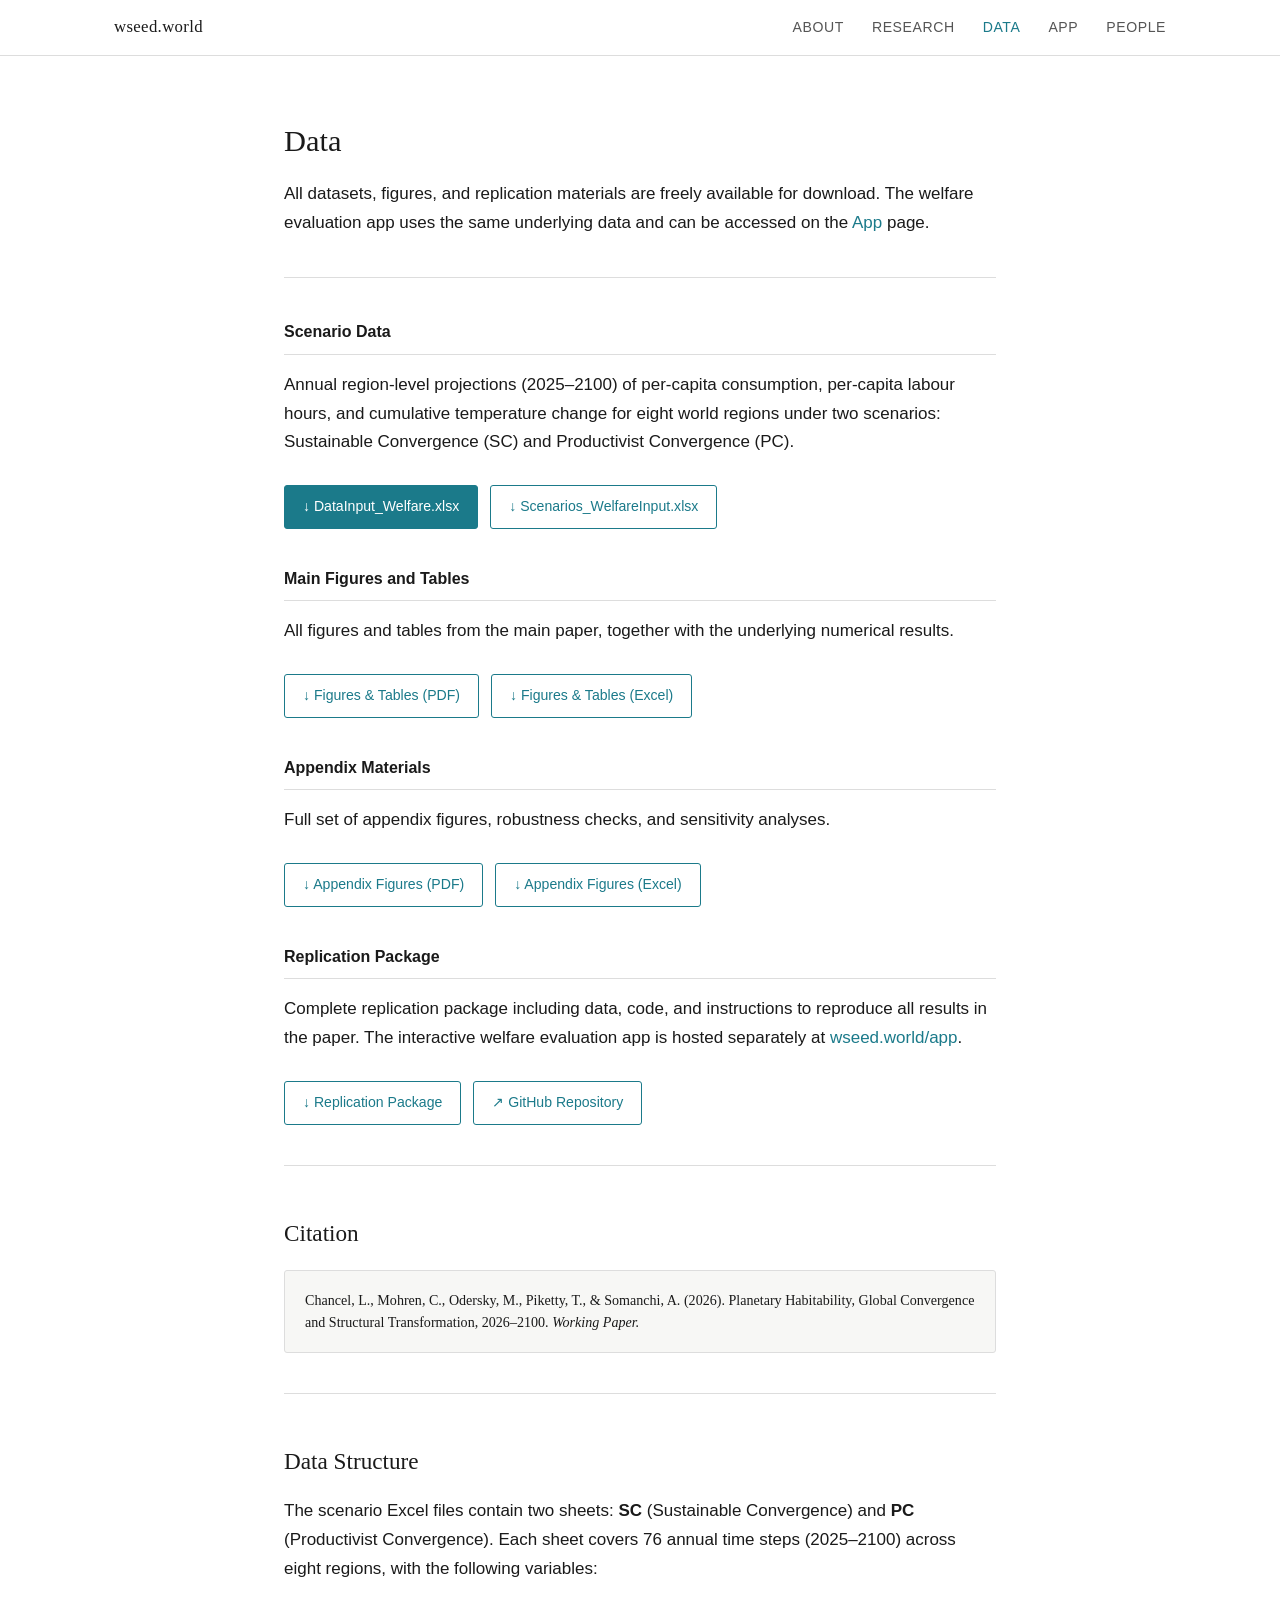
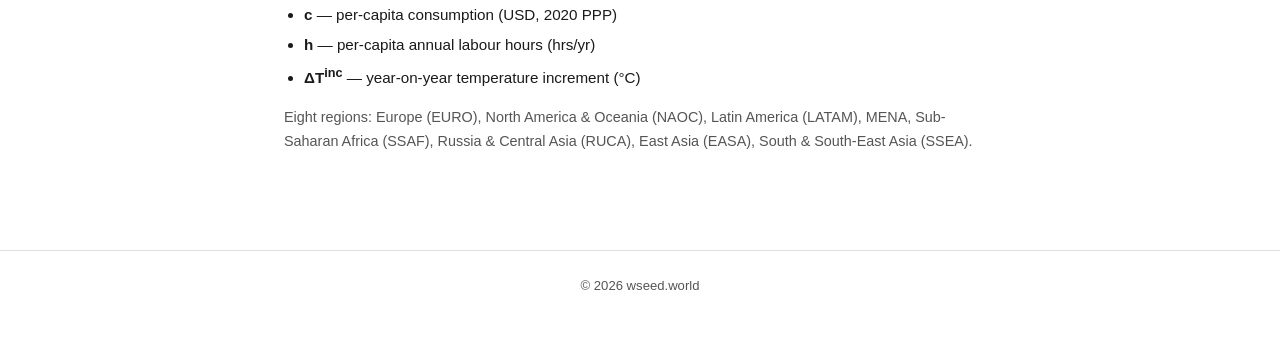
==== data.html @ 44134b2a "Initial website build for wseed.world - 5-page static site: index, research, data, app, people - Cle" ====
<!DOCTYPE html>
<html lang="en">
<head>
  <meta charset="UTF-8" />
  <meta name="viewport" content="width=device-width, initial-scale=1.0" />
  <title>Data — wseed.world</title>
  <meta name="description" content="Data and replication materials for the WSEED project." />
  <link rel="stylesheet" href="css/style.css" />
</head>
<body>

<div id="progress-bar"></div>

<nav>
  <div class="nav-inner">
    <a class="nav-logo" href="index.html">wseed.world</a>
    <button class="nav-toggle" aria-label="Toggle menu" aria-expanded="false">
      <span></span><span></span><span></span>
    </button>
    <ul class="nav-links">
      <li><a href="index.html">About</a></li>
      <li><a href="research.html">Research</a></li>
      <li><a href="data.html">Data</a></li>
      <li><a href="app.html">App</a></li>
      <li><a href="people.html">People</a></li>
    </ul>
  </div>
</nav>

<main>
  <h1 style="font-family:var(--font-serif); font-weight:normal; font-size:1.9rem; margin-bottom:12px;">Data</h1>
  <p>
    All datasets, figures, and replication materials are freely available for download.
    The welfare evaluation app uses the same underlying data and can be accessed on the <a href="app.html">App</a> page.
  </p>

  <hr />

  <div class="data-section">
    <h3>Scenario Data</h3>
    <p>
      Annual region-level projections (2025&ndash;2100) of per-capita consumption, per-capita labour hours,
      and cumulative temperature change for eight world regions under two scenarios: Sustainable Convergence (SC)
      and Productivist Convergence (PC).
    </p>
    <div class="downloads">
      <!-- Update href when file is hosted -->
      <a class="btn btn-primary" href="#">&#8595; DataInput_Welfare.xlsx</a>
      <a class="btn" href="#">&#8595; Scenarios_WelfareInput.xlsx</a>
    </div>
  </div>

  <div class="data-section">
    <h3>Main Figures and Tables</h3>
    <p>
      All figures and tables from the main paper, together with the underlying numerical results.
    </p>
    <div class="downloads">
      <a class="btn" href="#">&#8595; Figures &amp; Tables (PDF)</a>
      <a class="btn" href="#">&#8595; Figures &amp; Tables (Excel)</a>
    </div>
  </div>

  <div class="data-section">
    <h3>Appendix Materials</h3>
    <p>
      Full set of appendix figures, robustness checks, and sensitivity analyses.
    </p>
    <div class="downloads">
      <a class="btn" href="#">&#8595; Appendix Figures (PDF)</a>
      <a class="btn" href="#">&#8595; Appendix Figures (Excel)</a>
    </div>
  </div>

  <div class="data-section">
    <h3>Replication Package</h3>
    <p>
      Complete replication package including data, code, and instructions to reproduce all results in the paper.
      The interactive welfare evaluation app is hosted separately at <a href="app.html">wseed.world/app</a>.
    </p>
    <div class="downloads">
      <a class="btn" href="#">&#8595; Replication Package</a>
      <a class="btn" href="https://github.com" target="_blank" rel="noopener">&#8599; GitHub Repository</a>
    </div>
  </div>

  <hr />

  <h2>Citation</h2>
  <div class="citation-box">
    Chancel, L., Mohren, C., Odersky, M., Piketty, T., &amp; Somanchi, A. (2026).
    Planetary Habitability, Global Convergence and Structural Transformation, 2026&ndash;2100.
    <em>Working Paper.</em>
  </div>

  <hr />

  <h2>Data Structure</h2>
  <p>
    The scenario Excel files contain two sheets: <strong>SC</strong> (Sustainable Convergence) and
    <strong>PC</strong> (Productivist Convergence). Each sheet covers 76 annual time steps (2025&ndash;2100)
    across eight regions, with the following variables:
  </p>
  <ul style="padding-left:20px; font-size:0.95rem; line-height:2;">
    <li><strong>c</strong> &mdash; per-capita consumption (USD, 2020 PPP)</li>
    <li><strong>h</strong> &mdash; per-capita annual labour hours (hrs/yr)</li>
    <li><strong>&Delta;T<sup>inc</sup></strong> &mdash; year-on-year temperature increment (&deg;C)</li>
  </ul>
  <p style="margin-top:12px; font-size:0.9rem; color:var(--muted);">
    Eight regions: Europe (EURO), North America &amp; Oceania (NAOC), Latin America (LATAM),
    MENA, Sub-Saharan Africa (SSAF), Russia &amp; Central Asia (RUCA),
    East Asia (EASA), South &amp; South-East Asia (SSEA).
  </p>
</main>

<footer>
  <p>&copy; 2026 wseed.world</p>
</footer>

<script src="js/main.js"></script>
</body>
</html>
---- css/style.css ----
/* ============================================================
   wseed.world — Global stylesheet
   ============================================================ */

/* ── Reset & base ─────────────────────────────────────────── */
*, *::before, *::after { box-sizing: border-box; margin: 0; padding: 0; }

:root {
  --accent:      #1B7A8A;
  --accent-dark: #145f6d;
  --text:        #1a1a1a;
  --muted:       #555;
  --border:      #ddd;
  --bg:          #ffffff;
  --bg-alt:      #f7f7f5;
  --nav-height:  56px;
  --max-w:       760px;
  --font-serif:  'Georgia', 'Times New Roman', serif;
  --font-sans:   'Helvetica Neue', Arial, sans-serif;
}

html { scroll-behavior: smooth; }

body {
  font-family: var(--font-sans);
  font-size: 17px;
  line-height: 1.7;
  color: var(--text);
  background: var(--bg);
}

a { color: var(--accent); text-decoration: none; }
a:hover { text-decoration: underline; }

img { max-width: 100%; display: block; }

/* ── Scroll progress bar ──────────────────────────────────── */
#progress-bar {
  position: fixed;
  top: 0; left: 0;
  height: 3px;
  width: 0%;
  background: var(--accent);
  z-index: 1000;
  transition: width 0.1s linear;
}

/* ── Navigation ───────────────────────────────────────────── */
nav {
  position: sticky;
  top: 0;
  background: var(--bg);
  border-bottom: 1px solid var(--border);
  z-index: 999;
  height: var(--nav-height);
}

.nav-inner {
  max-width: 1100px;
  margin: 0 auto;
  padding: 0 24px;
  height: 100%;
  display: flex;
  align-items: center;
  justify-content: space-between;
}

.nav-logo {
  font-family: var(--font-serif);
  font-size: 1.05rem;
  font-weight: normal;
  color: var(--text);
  letter-spacing: 0.02em;
}
.nav-logo:hover { text-decoration: none; color: var(--accent); }

.nav-links {
  display: flex;
  gap: 28px;
  list-style: none;
}

.nav-links a {
  font-size: 0.88rem;
  color: var(--muted);
  letter-spacing: 0.04em;
  text-transform: uppercase;
}
.nav-links a:hover,
.nav-links a.active { color: var(--accent); text-decoration: none; }

/* hamburger */
.nav-toggle {
  display: none;
  flex-direction: column;
  gap: 5px;
  background: none;
  border: none;
  cursor: pointer;
  padding: 4px;
}
.nav-toggle span {
  display: block;
  width: 22px;
  height: 2px;
  background: var(--text);
  transition: all 0.2s;
}

/* ── Page layout ──────────────────────────────────────────── */
main {
  max-width: var(--max-w);
  margin: 0 auto;
  padding: 60px 24px 80px;
}

/* ── Hero (homepage only) ─────────────────────────────────── */
.hero {
  margin-bottom: 48px;
}

.hero-img {
  width: 100%;
  max-height: 340px;
  object-fit: cover;
  border-radius: 2px;
  margin-bottom: 36px;
}

.hero h1 {
  font-family: var(--font-serif);
  font-size: 1.9rem;
  font-weight: normal;
  line-height: 1.35;
  margin-bottom: 16px;
  color: var(--text);
}

.hero .subtitle {
  font-size: 0.95rem;
  color: var(--muted);
  margin-bottom: 24px;
}

/* ── Section headings ─────────────────────────────────────── */
h2 {
  font-family: var(--font-serif);
  font-size: 1.45rem;
  font-weight: normal;
  margin: 48px 0 16px;
  color: var(--text);
}

h3 {
  font-size: 1rem;
  font-weight: 600;
  margin: 32px 0 8px;
  color: var(--text);
}

p { margin-bottom: 16px; }

/* ── Divider ──────────────────────────────────────────────── */
hr {
  border: none;
  border-top: 1px solid var(--border);
  margin: 40px 0;
}

/* ── Research page ────────────────────────────────────────── */
.paper-title {
  font-family: var(--font-serif);
  font-size: 1.5rem;
  font-weight: normal;
  line-height: 1.4;
  margin-bottom: 12px;
}

.paper-meta {
  font-size: 0.9rem;
  color: var(--muted);
  margin-bottom: 28px;
}

.paper-img {
  width: 100%;
  border: 1px solid var(--border);
  border-radius: 2px;
  margin: 28px 0;
}

.abstract {
  background: var(--bg-alt);
  border-left: 3px solid var(--accent);
  padding: 20px 24px;
  margin: 28px 0;
  font-size: 0.95rem;
  color: var(--text);
}

.abstract p:last-child { margin-bottom: 0; }

/* download buttons */
.downloads {
  display: flex;
  flex-wrap: wrap;
  gap: 12px;
  margin-top: 28px;
}

.btn {
  display: inline-flex;
  align-items: center;
  gap: 8px;
  padding: 9px 18px;
  border: 1px solid var(--accent);
  border-radius: 3px;
  font-size: 0.88rem;
  color: var(--accent);
  background: var(--bg);
  transition: background 0.15s, color 0.15s;
}
.btn:hover {
  background: var(--accent);
  color: #fff;
  text-decoration: none;
}
.btn-primary {
  background: var(--accent);
  color: #fff;
}
.btn-primary:hover {
  background: var(--accent-dark);
}

/* ── Data page ────────────────────────────────────────────── */
.data-section {
  margin-bottom: 36px;
}

.data-section h3 {
  margin-top: 0;
  border-bottom: 1px solid var(--border);
  padding-bottom: 8px;
  margin-bottom: 16px;
}

.citation-box {
  background: var(--bg-alt);
  border: 1px solid var(--border);
  border-radius: 3px;
  padding: 18px 20px;
  font-size: 0.88rem;
  font-family: var(--font-serif);
  color: var(--text);
  margin-top: 12px;
  line-height: 1.6;
}

/* ── App page ─────────────────────────────────────────────── */
.app-frame-wrapper {
  position: relative;
  width: 100%;
  padding-top: 75%;   /* 4:3 aspect ratio */
  border: 1px solid var(--border);
  border-radius: 3px;
  overflow: hidden;
  margin: 28px 0;
}

.app-frame-wrapper iframe {
  position: absolute;
  top: 0; left: 0;
  width: 100%;
  height: 100%;
  border: none;
}

.app-note {
  font-size: 0.88rem;
  color: var(--muted);
  margin-top: 8px;
}

/* ── People page ──────────────────────────────────────────── */
.person {
  display: flex;
  gap: 24px;
  align-items: flex-start;
  padding: 32px 0;
  border-bottom: 1px solid var(--border);
}

.person:first-of-type { padding-top: 0; }
.person:last-of-type  { border-bottom: none; }

.person-photo {
  width: 80px;
  height: 80px;
  border-radius: 50%;
  object-fit: cover;
  flex-shrink: 0;
  background: var(--bg-alt);
  border: 1px solid var(--border);
}

.person-photo-placeholder {
  width: 80px;
  height: 80px;
  border-radius: 50%;
  flex-shrink: 0;
  background: var(--bg-alt);
  border: 1px solid var(--border);
  display: flex;
  align-items: center;
  justify-content: center;
  font-size: 1.6rem;
  color: var(--border);
}

.person-info { flex: 1; }

.person-name {
  font-size: 1rem;
  font-weight: 600;
  margin-bottom: 4px;
}
.person-name a { color: var(--text); }
.person-name a:hover { color: var(--accent); text-decoration: none; }

.person-role {
  font-size: 0.9rem;
  color: var(--muted);
  margin-bottom: 6px;
}

.person-bio {
  font-size: 0.92rem;
  margin-bottom: 6px;
}

.person-email {
  font-size: 0.85rem;
  color: var(--muted);
}

/* ── Footer ───────────────────────────────────────────────── */
footer {
  border-top: 1px solid var(--border);
  padding: 24px;
  text-align: center;
  font-size: 0.82rem;
  color: var(--muted);
}

/* ── Responsive ───────────────────────────────────────────── */
@media (max-width: 640px) {
  .nav-links {
    display: none;
    flex-direction: column;
    gap: 0;
    position: absolute;
    top: var(--nav-height);
    left: 0; right: 0;
    background: var(--bg);
    border-bottom: 1px solid var(--border);
    padding: 8px 0;
  }
  .nav-links.open { display: flex; }
  .nav-links a {
    display: block;
    padding: 12px 24px;
  }
  .nav-toggle { display: flex; }

  nav { position: relative; }

  .hero h1 { font-size: 1.5rem; }

  .person { flex-direction: column; gap: 16px; }

  .downloads { flex-direction: column; }

  .app-frame-wrapper { padding-top: 120%; }
}
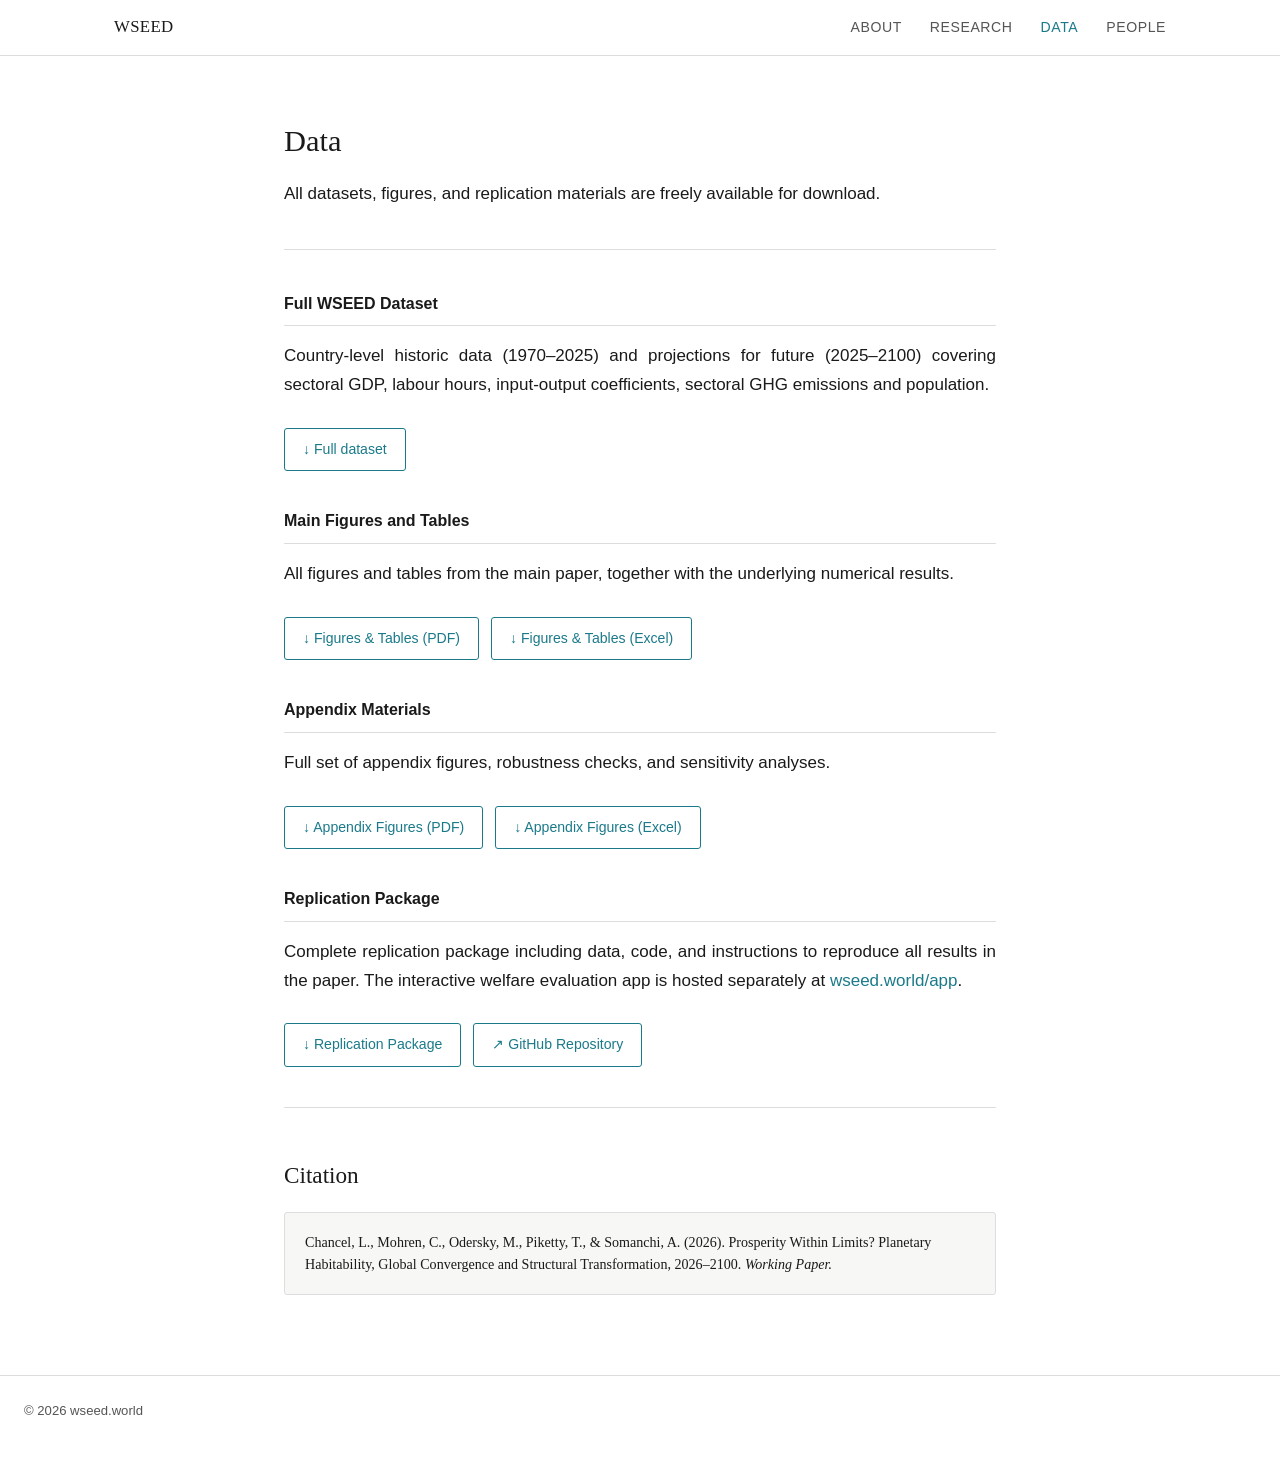
==== commit 00b2a37f: "Build WSEED website" ====
--- a/data.html
+++ b/data.html
@@ -13,7 +13,7 @@
 
 <nav>
   <div class="nav-inner">
-    <a class="nav-logo" href="index.html">wseed.world</a>
+    <a class="nav-logo" href="index.html">WSEED</a>
     <button class="nav-toggle" aria-label="Toggle menu" aria-expanded="false">
       <span></span><span></span><span></span>
     </button>
@@ -21,7 +21,6 @@
       <li><a href="index.html">About</a></li>
       <li><a href="research.html">Research</a></li>
       <li><a href="data.html">Data</a></li>
-      <li><a href="app.html">App</a></li>
       <li><a href="people.html">People</a></li>
     </ul>
   </div>
@@ -31,22 +30,18 @@
   <h1 style="font-family:var(--font-serif); font-weight:normal; font-size:1.9rem; margin-bottom:12px;">Data</h1>
   <p>
     All datasets, figures, and replication materials are freely available for download.
-    The welfare evaluation app uses the same underlying data and can be accessed on the <a href="app.html">App</a> page.
   </p>
 
   <hr />
 
   <div class="data-section">
-    <h3>Scenario Data</h3>
+    <h3>Full WSEED Dataset</h3>
     <p>
-      Annual region-level projections (2025&ndash;2100) of per-capita consumption, per-capita labour hours,
-      and cumulative temperature change for eight world regions under two scenarios: Sustainable Convergence (SC)
-      and Productivist Convergence (PC).
+      Country-level historic data (1970&ndash;2025) and projections for future (2025&ndash;2100) covering
+      sectoral GDP, labour hours, input-output coefficients, sectoral GHG emissions and population.
     </p>
     <div class="downloads">
-      <!-- Update href when file is hosted -->
-      <a class="btn btn-primary" href="#">&#8595; DataInput_Welfare.xlsx</a>
-      <a class="btn" href="#">&#8595; Scenarios_WelfareInput.xlsx</a>
+      <a class="btn" href="#">&#8595; Full dataset</a>
     </div>
   </div>
 
@@ -89,28 +84,10 @@
   <h2>Citation</h2>
   <div class="citation-box">
     Chancel, L., Mohren, C., Odersky, M., Piketty, T., &amp; Somanchi, A. (2026).
-    Planetary Habitability, Global Convergence and Structural Transformation, 2026&ndash;2100.
+    Prosperity Within Limits? Planetary Habitability, Global Convergence and Structural Transformation, 2026&ndash;2100.
     <em>Working Paper.</em>
   </div>
 
-  <hr />
-
-  <h2>Data Structure</h2>
-  <p>
-    The scenario Excel files contain two sheets: <strong>SC</strong> (Sustainable Convergence) and
-    <strong>PC</strong> (Productivist Convergence). Each sheet covers 76 annual time steps (2025&ndash;2100)
-    across eight regions, with the following variables:
-  </p>
-  <ul style="padding-left:20px; font-size:0.95rem; line-height:2;">
-    <li><strong>c</strong> &mdash; per-capita consumption (USD, 2020 PPP)</li>
-    <li><strong>h</strong> &mdash; per-capita annual labour hours (hrs/yr)</li>
-    <li><strong>&Delta;T<sup>inc</sup></strong> &mdash; year-on-year temperature increment (&deg;C)</li>
-  </ul>
-  <p style="margin-top:12px; font-size:0.9rem; color:var(--muted);">
-    Eight regions: Europe (EURO), North America &amp; Oceania (NAOC), Latin America (LATAM),
-    MENA, Sub-Saharan Africa (SSAF), Russia &amp; Central Asia (RUCA),
-    East Asia (EASA), South &amp; South-East Asia (SSEA).
-  </p>
 </main>
 
 <footer>
--- a/css/style.css
+++ b/css/style.css
@@ -121,8 +121,6 @@
 
 .hero-img {
   width: 100%;
-  max-height: 340px;
-  object-fit: cover;
   border-radius: 2px;
   margin-bottom: 36px;
 }
@@ -130,9 +128,9 @@
 .hero h1 {
   font-family: var(--font-serif);
   font-size: 1.9rem;
-  font-weight: normal;
+  font-weight: bold;
   line-height: 1.35;
-  margin-bottom: 16px;
+  margin-bottom: 8px;
   color: var(--text);
 }
 
@@ -140,6 +138,39 @@
   font-size: 0.95rem;
   color: var(--muted);
   margin-bottom: 24px;
+}
+
+.img-caption {
+  font-size: 0.78rem;
+  color: var(--muted);
+  margin-top: -28px;
+  margin-bottom: 28px;
+  text-align: left;
+  line-height: 1.5;
+}
+
+.wseed-label {
+  font-family: var(--font-serif);
+  font-size: 1.9rem;
+  font-weight: bold;
+  color: var(--accent);
+  margin-bottom: 14px;
+  text-align: center;
+  white-space: nowrap;
+  width: 100vw;
+  position: relative;
+  left: 50%;
+  transform: translateX(-50%);
+}
+
+.paper-subtitle {
+  font-family: var(--font-serif);
+  font-size: 1.05rem;
+  font-weight: normal;
+  color: var(--muted);
+  margin-top: -8px;
+  margin-bottom: 16px;
+  text-align: left;
 }
 
 /* ── Section headings ─────────────────────────────────────── */
@@ -158,7 +189,7 @@
   color: var(--text);
 }
 
-p { margin-bottom: 16px; }
+p { margin-bottom: 16px; text-align: justify; }
 
 /* ── Divider ──────────────────────────────────────────────── */
 hr {
@@ -342,6 +373,76 @@
 .person-email {
   font-size: 0.85rem;
   color: var(--muted);
+}
+
+/* ── Carousel ─────────────────────────────────────────────── */
+.carousel {
+  position: relative;
+  margin: 28px 0;
+  border: 1px solid var(--border);
+  border-radius: 3px;
+  background: var(--bg-alt);
+  overflow: hidden;
+}
+
+.carousel-track { width: 100%; }
+
+.carousel-slide         { display: none; }
+.carousel-slide.active  { display: block; }
+
+.carousel-slide img {
+  width: 100%;
+  height: auto;
+  display: block;
+}
+
+.carousel-btn {
+  position: absolute;
+  top: 50%;
+  transform: translateY(-50%);
+  width: 36px;
+  height: 36px;
+  border-radius: 50%;
+  border: 1px solid var(--border);
+  background: rgba(255,255,255,0.88);
+  color: var(--text);
+  font-size: 1rem;
+  cursor: pointer;
+  display: flex;
+  align-items: center;
+  justify-content: center;
+  z-index: 10;
+  transition: background 0.15s, color 0.15s;
+}
+.carousel-btn:hover { background: var(--accent); color: #fff; border-color: var(--accent); }
+.carousel-prev { left: 10px; }
+.carousel-next { right: 10px; }
+
+.carousel-footer {
+  display: flex;
+  align-items: center;
+  justify-content: center;
+  gap: 14px;
+  padding: 10px 0 12px;
+}
+
+.carousel-dots { display: flex; gap: 7px; }
+
+.carousel-dot {
+  width: 7px;
+  height: 7px;
+  border-radius: 50%;
+  background: var(--border);
+  cursor: pointer;
+  transition: background 0.2s;
+}
+.carousel-dot.active { background: var(--accent); }
+
+.carousel-counter {
+  font-size: 0.8rem;
+  color: var(--muted);
+  margin: 0;
+  text-align: left;
 }
 
 /* ── Footer ───────────────────────────────────────────────── */
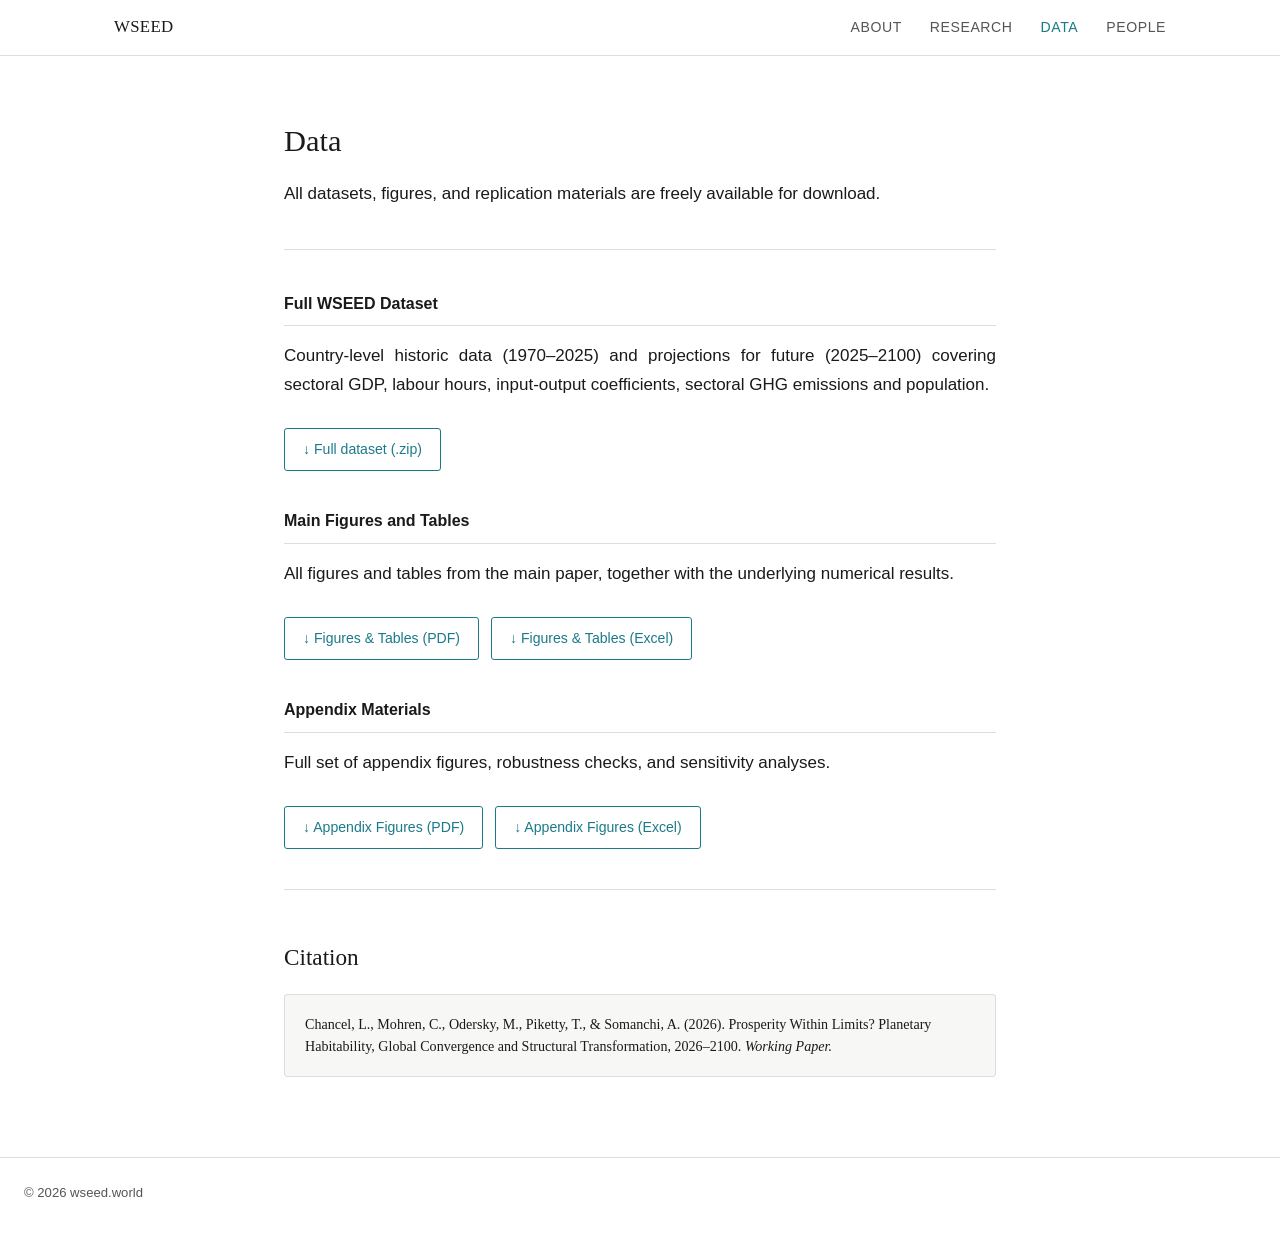
==== commit 125b4f9c: "fixed carousel size, wrapping on mobile page etc." ====
--- a/data.html
+++ b/data.html
@@ -41,7 +41,7 @@
       sectoral GDP, labour hours, input-output coefficients, sectoral GHG emissions and population.
     </p>
     <div class="downloads">
-      <a class="btn" href="#">&#8595; Full dataset</a>
+      <a class="btn" href="#">&#8595; Full dataset (.zip)</a>
     </div>
   </div>
 
@@ -67,18 +67,6 @@
     </div>
   </div>
 
-  <div class="data-section">
-    <h3>Replication Package</h3>
-    <p>
-      Complete replication package including data, code, and instructions to reproduce all results in the paper.
-      The interactive welfare evaluation app is hosted separately at <a href="app.html">wseed.world/app</a>.
-    </p>
-    <div class="downloads">
-      <a class="btn" href="#">&#8595; Replication Package</a>
-      <a class="btn" href="https://github.com" target="_blank" rel="noopener">&#8599; GitHub Repository</a>
-    </div>
-  </div>
-
   <hr />
 
   <h2>Citation</h2>
--- a/css/style.css
+++ b/css/style.css
@@ -385,14 +385,31 @@
   overflow: hidden;
 }
 
-.carousel-track { width: 100%; }
-
-.carousel-slide         { display: none; }
-.carousel-slide.active  { display: block; }
+.carousel-track {
+  position: relative;
+  width: 100%;
+  aspect-ratio: 3 / 2;
+  background: var(--bg-alt);
+}
+
+.carousel-slide {
+  position: absolute;
+  top: 0; left: 0;
+  width: 100%;
+  height: 100%;
+  display: none;
+  align-items: center;
+  justify-content: center;
+}
+
+.carousel-slide.active  { display: flex; }
 
 .carousel-slide img {
-  width: 100%;
+  max-width: 100%;
+  max-height: 100%;
+  width: auto;
   height: auto;
+  object-fit: contain;
   display: block;
 }
 
@@ -478,6 +495,8 @@
 
   .hero h1 { font-size: 1.5rem; }
 
+  .wseed-label { white-space: normal; font-size: 1.5rem; }
+
   .person { flex-direction: column; gap: 16px; }
 
   .downloads { flex-direction: column; }
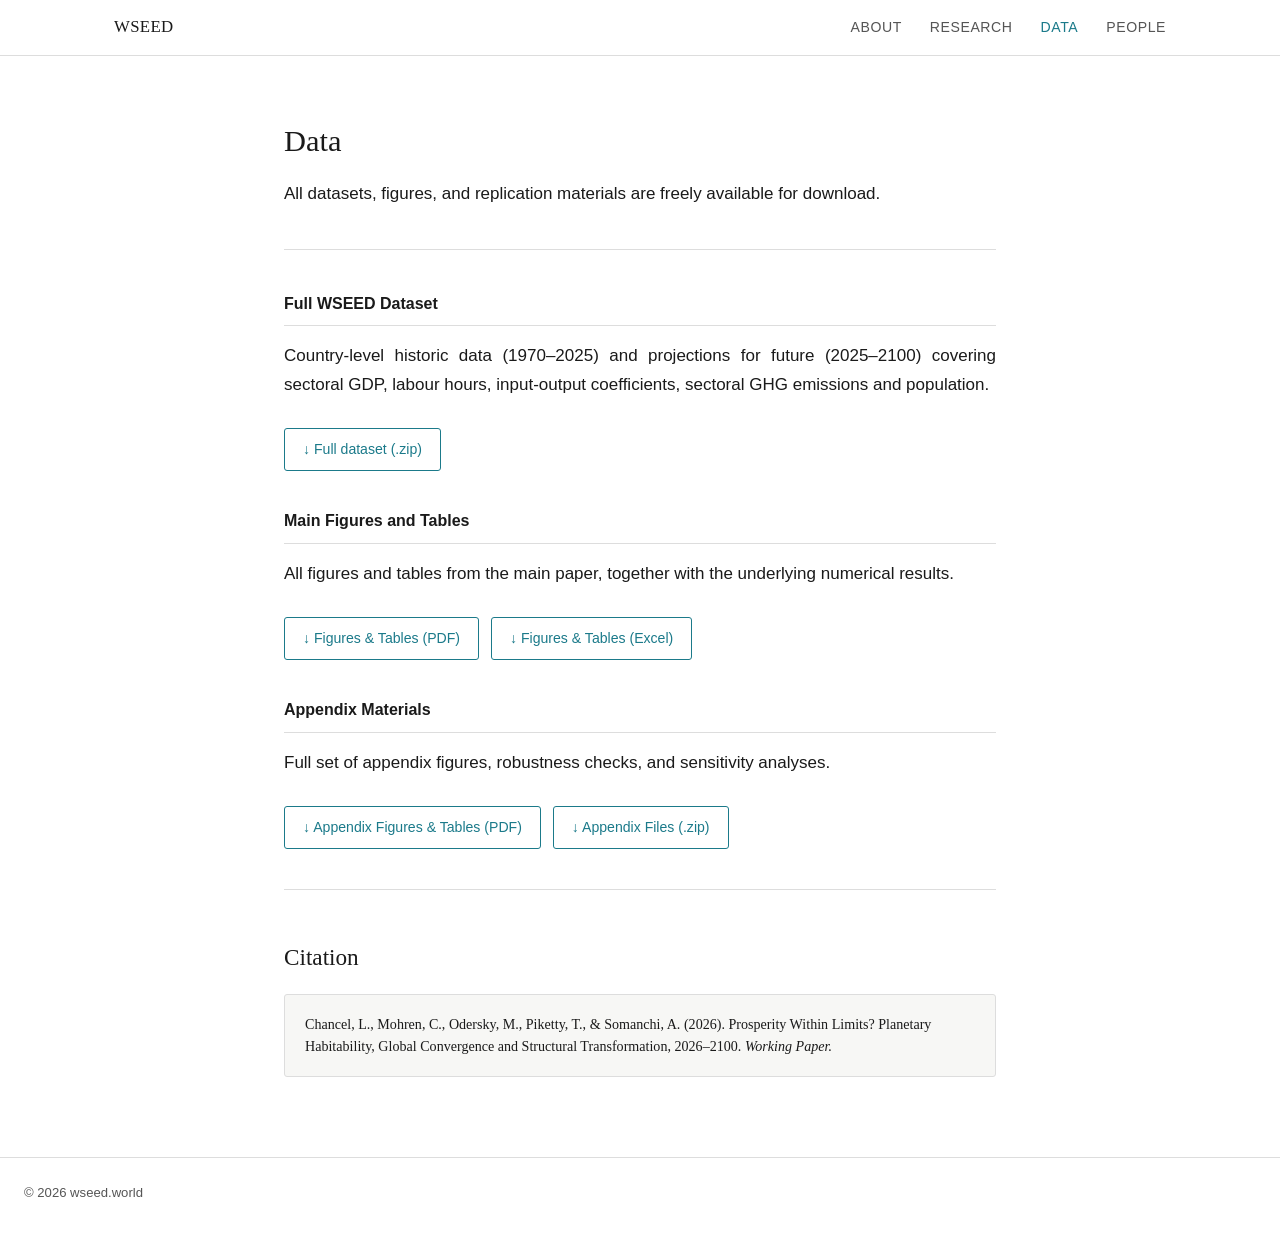
==== commit d3cc8016: "add download files and updated download buttons, added Dropbox links for .zip files" ====
--- a/data.html
+++ b/data.html
@@ -41,7 +41,7 @@
       sectoral GDP, labour hours, input-output coefficients, sectoral GHG emissions and population.
     </p>
     <div class="downloads">
-      <a class="btn" href="#">&#8595; Full dataset (.zip)</a>
+      <a class="btn" href="https://www.dropbox.com/scl/fi/8hmgpr0b2pud0dtnfu3ns/Chanceletal2026.zip?rlkey=ulevwc7lzj5nypfzyplifo9bz&dl=1" target="_blank" rel="noopener">&#8595; Full dataset (.zip)</a>
     </div>
   </div>
 
@@ -51,8 +51,8 @@
       All figures and tables from the main paper, together with the underlying numerical results.
     </p>
     <div class="downloads">
-      <a class="btn" href="#">&#8595; Figures &amp; Tables (PDF)</a>
-      <a class="btn" href="#">&#8595; Figures &amp; Tables (Excel)</a>
+      <a class="btn" href="downloads/wseed-figures-tables.pdf">&#8595; Figures &amp; Tables (PDF)</a>
+      <a class="btn" href="downloads/wseed-figures-tables.xlsx">&#8595; Figures &amp; Tables (Excel)</a>
     </div>
   </div>
 
@@ -62,8 +62,8 @@
       Full set of appendix figures, robustness checks, and sensitivity analyses.
     </p>
     <div class="downloads">
-      <a class="btn" href="#">&#8595; Appendix Figures (PDF)</a>
-      <a class="btn" href="#">&#8595; Appendix Figures (Excel)</a>
+      <a class="btn" href="downloads/wseed-appendix-figures-tables.pdf">&#8595; Appendix Figures &amp; Tables (PDF)</a>
+      <a class="btn" href="https://www.dropbox.com/scl/fi/viza4c28wg8j4vneqowfr/Chanceletal2026DataAppendix.zip?rlkey=irulo0kofou3h0gm9naej07py&dl=1" target="_blank" rel="noopener">&#8595; Appendix Files (.zip)</a>
     </div>
   </div>
 
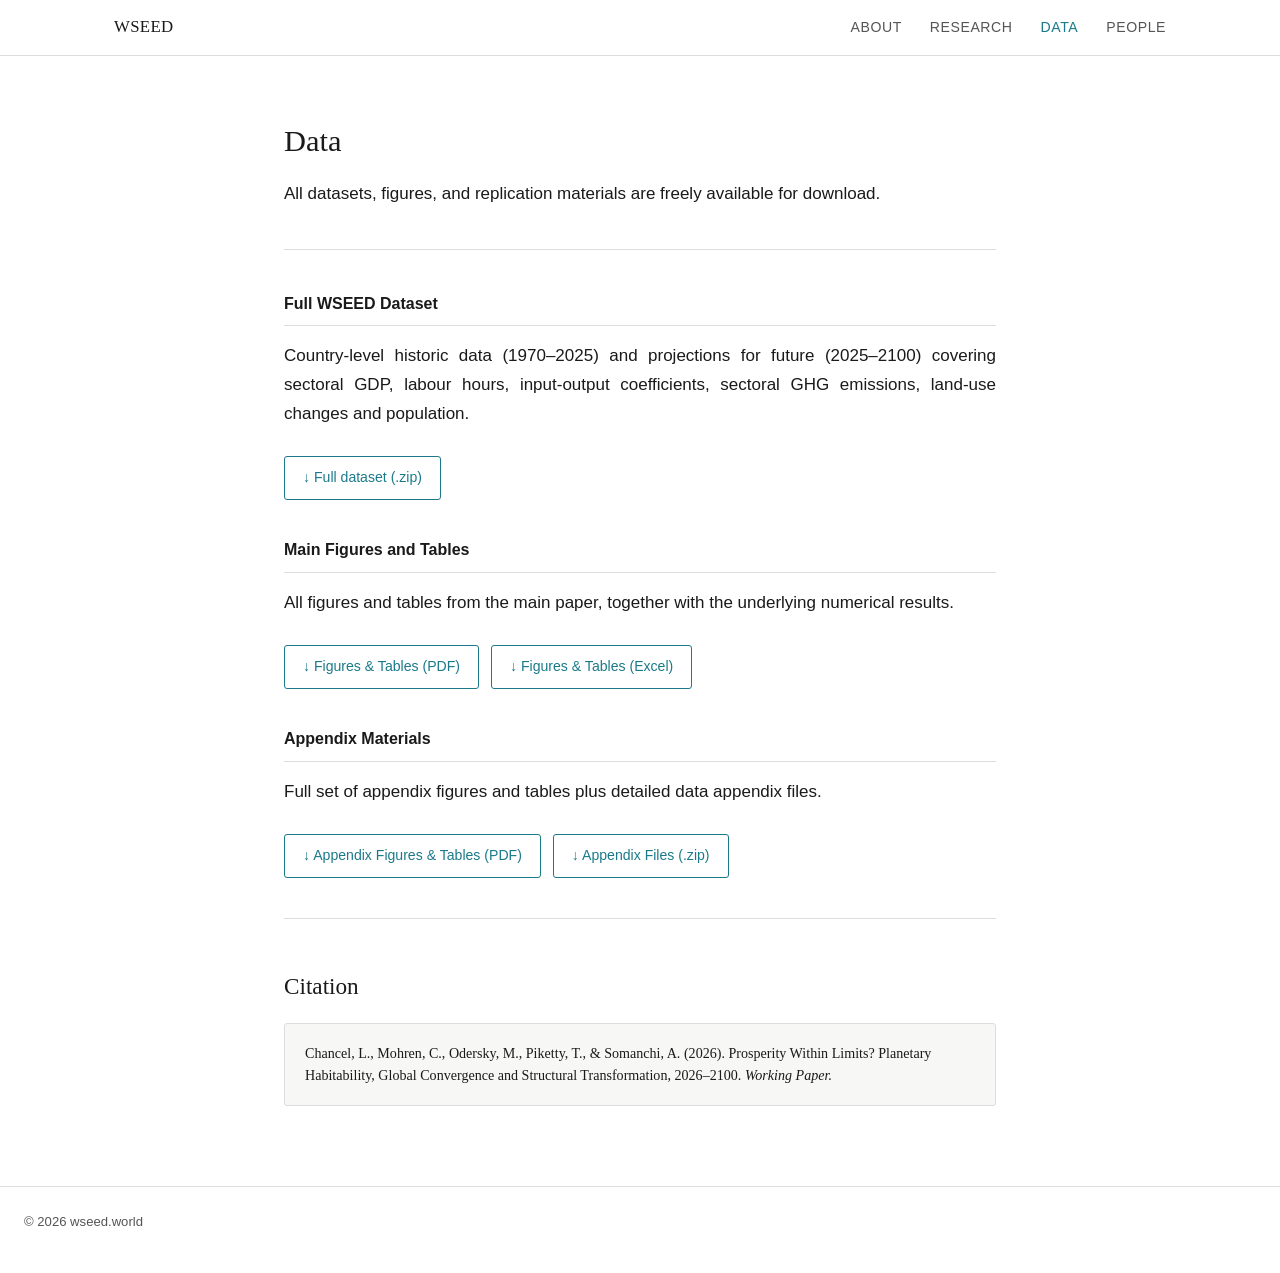
==== commit 0762e5a1: ""Content edits, people page styling, lightbox navigation, carousel fixes"" ====
--- a/data.html
+++ b/data.html
@@ -38,7 +38,7 @@
     <h3>Full WSEED Dataset</h3>
     <p>
       Country-level historic data (1970&ndash;2025) and projections for future (2025&ndash;2100) covering
-      sectoral GDP, labour hours, input-output coefficients, sectoral GHG emissions and population.
+      sectoral GDP, labour hours, input-output coefficients, sectoral GHG emissions, land-use changes and population.
     </p>
     <div class="downloads">
       <a class="btn" href="https://www.dropbox.com/scl/fi/8hmgpr0b2pud0dtnfu3ns/Chanceletal2026.zip?rlkey=ulevwc7lzj5nypfzyplifo9bz&dl=1" target="_blank" rel="noopener">&#8595; Full dataset (.zip)</a>
@@ -59,7 +59,7 @@
   <div class="data-section">
     <h3>Appendix Materials</h3>
     <p>
-      Full set of appendix figures, robustness checks, and sensitivity analyses.
+      Full set of appendix figures and tables plus detailed data appendix files.
     </p>
     <div class="downloads">
       <a class="btn" href="downloads/wseed-appendix-figures-tables.pdf">&#8595; Appendix Figures &amp; Tables (PDF)</a>
--- a/css/style.css
+++ b/css/style.css
@@ -317,7 +317,7 @@
 .person {
   display: flex;
   gap: 24px;
-  align-items: flex-start;
+  align-items: center;
   padding: 32px 0;
   border-bottom: 1px solid var(--border);
 }
@@ -326,8 +326,8 @@
 .person:last-of-type  { border-bottom: none; }
 
 .person-photo {
-  width: 80px;
-  height: 80px;
+  width: 135px;
+  height: 135px;
   border-radius: 50%;
   object-fit: cover;
   flex-shrink: 0;
@@ -461,6 +461,68 @@
   margin: 0;
   text-align: left;
 }
+
+/* ── Lightbox ─────────────────────────────────────────────── */
+.lightbox {
+  display: none;
+  position: fixed;
+  inset: 0;
+  background: rgba(0,0,0,0.85);
+  z-index: 2000;
+  align-items: center;
+  justify-content: center;
+  cursor: zoom-out;
+}
+
+.lightbox.open { display: flex; }
+
+.lightbox-img {
+  max-width: 90vw;
+  max-height: 90vh;
+  object-fit: contain;
+  border-radius: 2px;
+  box-shadow: 0 8px 40px rgba(0,0,0,0.4);
+  cursor: default;
+}
+
+.lightbox-close {
+  position: absolute;
+  top: 16px;
+  right: 20px;
+  background: none;
+  border: none;
+  color: #fff;
+  font-size: 2rem;
+  line-height: 1;
+  cursor: pointer;
+  opacity: 0.75;
+  transition: opacity 0.15s;
+}
+.lightbox-close:hover { opacity: 1; }
+
+.lightbox-nav {
+  position: absolute;
+  top: 50%;
+  transform: translateY(-50%);
+  background: rgba(255,255,255,0.15);
+  border: 1px solid rgba(255,255,255,0.3);
+  color: #fff;
+  width: 44px;
+  height: 44px;
+  border-radius: 50%;
+  font-size: 1.2rem;
+  cursor: pointer;
+  display: flex;
+  align-items: center;
+  justify-content: center;
+  transition: background 0.15s;
+  z-index: 2001;
+}
+.lightbox-nav:hover { background: rgba(255,255,255,0.3); }
+.lightbox-prev { left: 20px; }
+.lightbox-next { right: 20px; }
+
+.carousel-slide img { cursor: zoom-in; }
 
 /* ── Footer ───────────────────────────────────────────────── */
 footer {
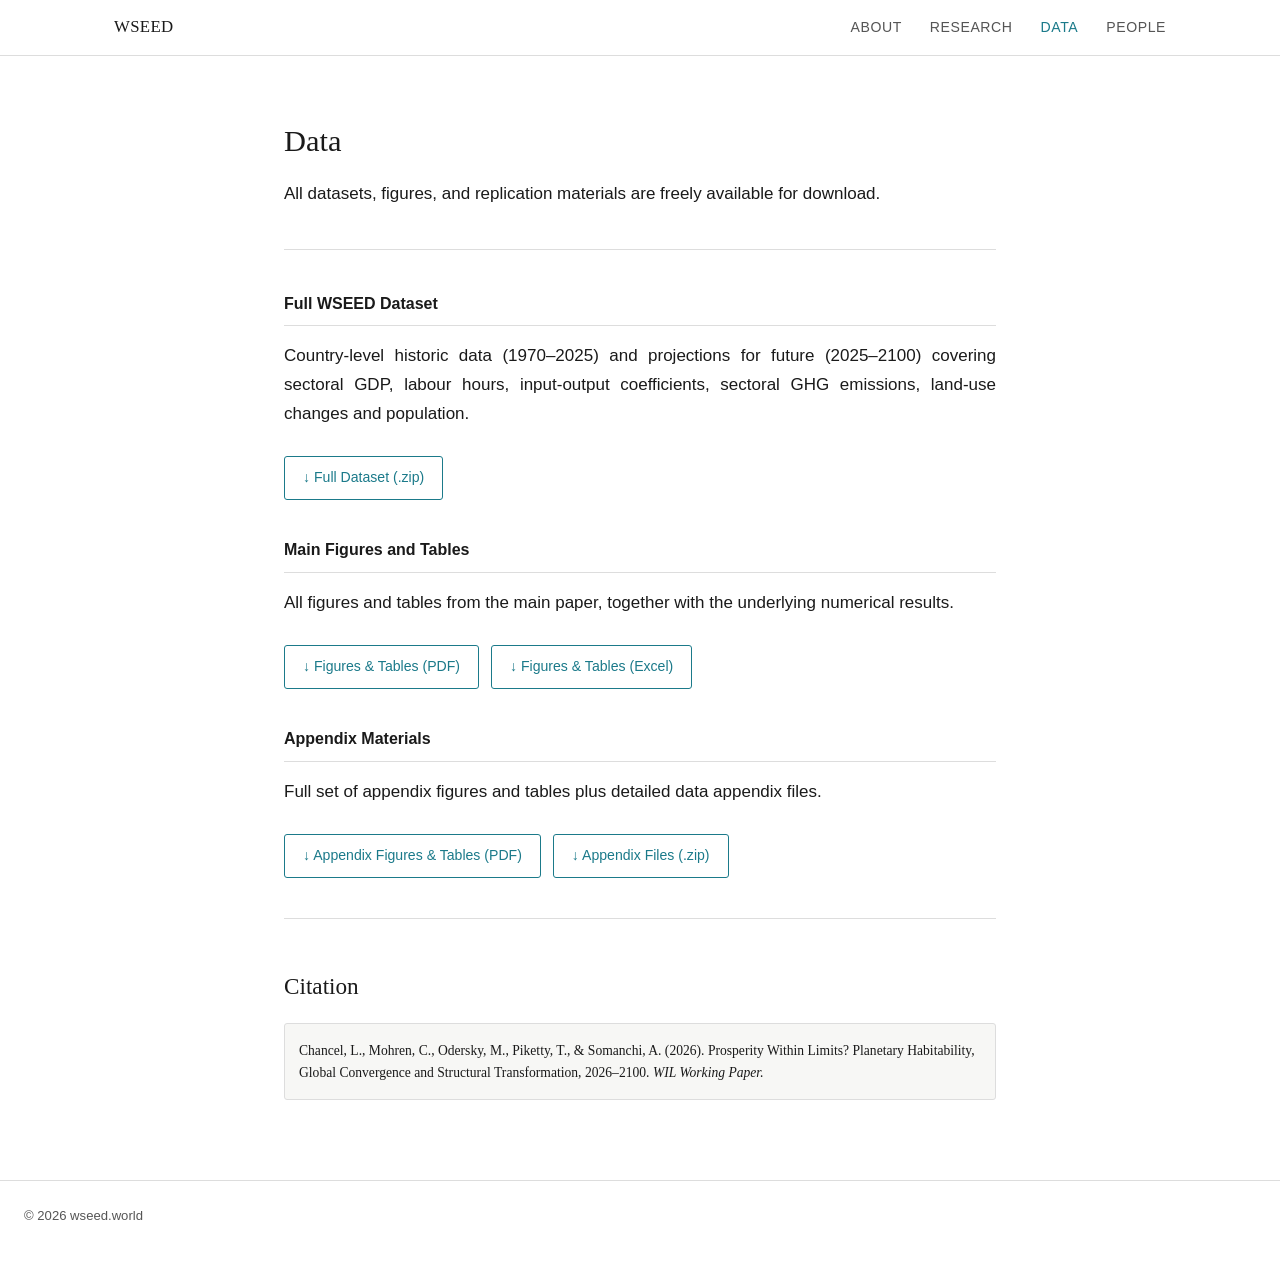
==== commit 49d9e280: ""Citation box styling, dataset description updates"" ====
--- a/data.html
+++ b/data.html
@@ -41,7 +41,7 @@
       sectoral GDP, labour hours, input-output coefficients, sectoral GHG emissions, land-use changes and population.
     </p>
     <div class="downloads">
-      <a class="btn" href="https://www.dropbox.com/scl/fi/8hmgpr0b2pud0dtnfu3ns/Chanceletal2026.zip?rlkey=ulevwc7lzj5nypfzyplifo9bz&dl=1" target="_blank" rel="noopener">&#8595; Full dataset (.zip)</a>
+      <a class="btn" href="https://www.dropbox.com/scl/fi/8hmgpr0b2pud0dtnfu3ns/Chanceletal2026.zip?rlkey=ulevwc7lzj5nypfzyplifo9bz&dl=1" target="_blank" rel="noopener">&#8595; Full Dataset (.zip)</a>
     </div>
   </div>
 
@@ -73,7 +73,7 @@
   <div class="citation-box">
     Chancel, L., Mohren, C., Odersky, M., Piketty, T., &amp; Somanchi, A. (2026).
     Prosperity Within Limits? Planetary Habitability, Global Convergence and Structural Transformation, 2026&ndash;2100.
-    <em>Working Paper.</em>
+    <em>WIL Working Paper.</em>
   </div>
 
 </main>
--- a/css/style.css
+++ b/css/style.css
@@ -145,7 +145,7 @@
   color: var(--muted);
   margin-top: -28px;
   margin-bottom: 28px;
-  text-align: left;
+  text-align: center;
   line-height: 1.5;
 }
 
@@ -280,8 +280,8 @@
   background: var(--bg-alt);
   border: 1px solid var(--border);
   border-radius: 3px;
-  padding: 18px 20px;
-  font-size: 0.88rem;
+  padding: 16px 14px;
+  font-size: 0.85rem;
   font-family: var(--font-serif);
   color: var(--text);
   margin-top: 12px;
@@ -559,7 +559,8 @@
 
   .wseed-label { white-space: normal; font-size: 1.5rem; }
 
-  .person { flex-direction: column; gap: 16px; }
+.person { flex-direction: column; gap: 16px; align-items: center; }
+  .person-info { text-align: center; }
 
   .downloads { flex-direction: column; }
 
